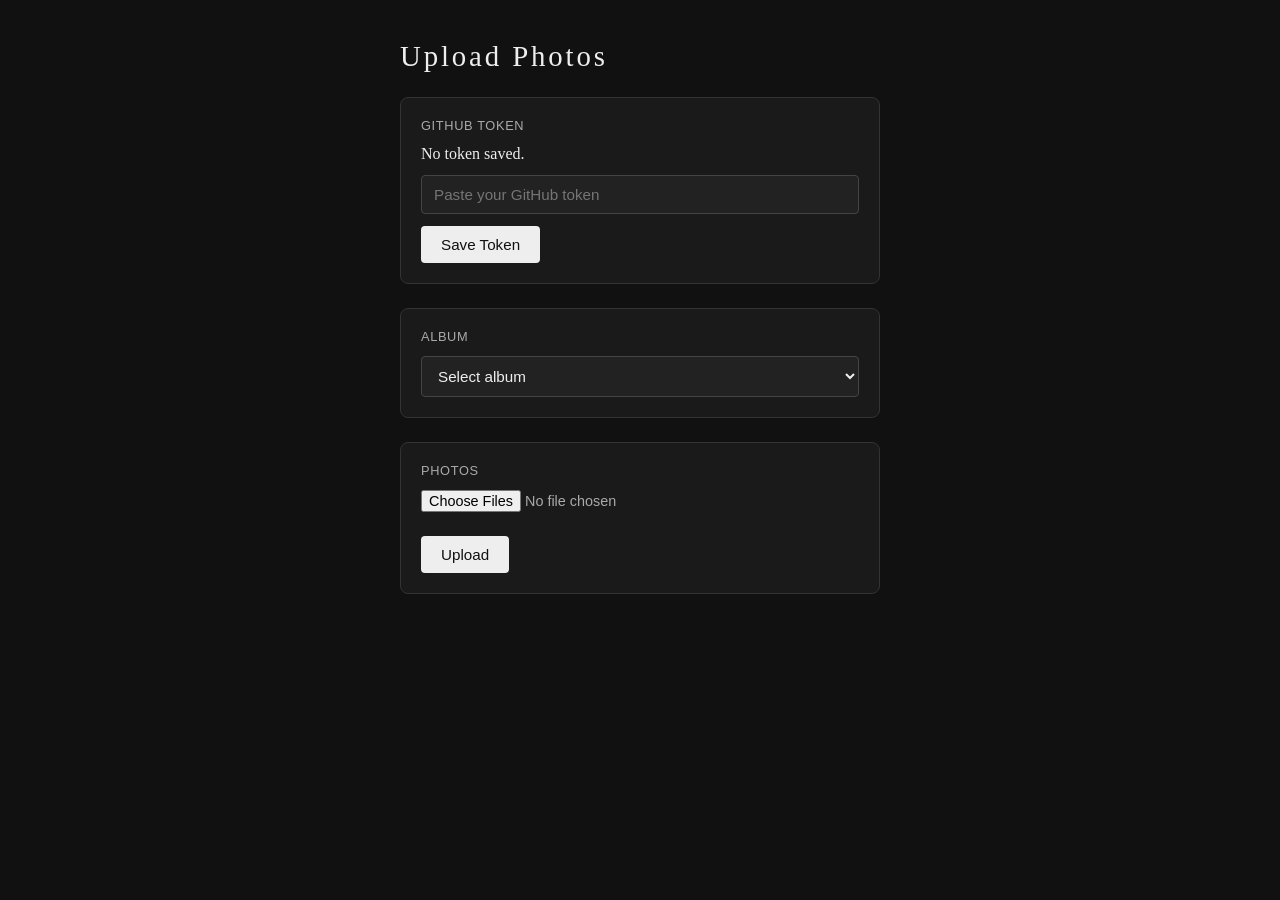
==== admin.html @ f40e15a7 "Add albums, lightbox, favorites, and admin upload page" ====
<!DOCTYPE html>
<html lang="en">
<head>
  <meta charset="UTF-8" />
  <meta name="viewport" content="width=device-width, initial-scale=1.0" />
  <title>Upload Photos</title>
  <link rel="stylesheet" href="styles.css" />
</head>
<body>

  <div class="admin-wrap">
    <h1>Upload Photos</h1>

    <!-- Token Setup -->
    <div id="token-section">
      <div class="admin-card" id="token-card">
        <h2>GitHub Token</h2>
        <p id="token-status">No token saved.</p>
        <input type="password" id="token-input" placeholder="Paste your GitHub token" />
        <button onclick="saveToken()">Save Token</button>
      </div>
    </div>

    <!-- Upload Form -->
    <div class="admin-card">
      <h2>Album</h2>
      <div class="admin-row">
        <select id="album-select" onchange="onAlbumChange()">
          <option value="">Loading albums...</option>
          <option value="__new__">+ New album</option>
        </select>
      </div>
      <div id="new-album-fields" style="display:none;">
        <input type="text" id="album-name" placeholder="Album name (e.g. Italy 2024)" />
        <input type="text" id="album-date" placeholder="Date (e.g. 2024-06)" />
      </div>
    </div>

    <div class="admin-card">
      <h2>Photos</h2>
      <input type="file" id="file-input" accept="image/*" multiple />
      <div id="preview-grid" class="preview-grid"></div>
      <button id="upload-btn" onclick="uploadPhotos()">Upload</button>
    </div>

    <div id="progress-wrap" style="display:none;">
      <div class="progress-bar"><div id="progress-fill"></div></div>
      <p id="progress-label">Uploading...</p>
    </div>

    <p id="upload-error" style="color:#e55;display:none;"></p>
    <p id="upload-success" style="color:#5e5;display:none;"></p>
  </div>

  <script>
    const REPO_OWNER = "jessshartt";
    const REPO_NAME = "Film-Photos";
    const BRANCH = "main";

    // Token management
    function getToken() {
      return localStorage.getItem("film_github_token") || "";
    }

    function saveToken() {
      const t = document.getElementById("token-input").value.trim();
      if (t) {
        localStorage.setItem("film_github_token", t);
        document.getElementById("token-input").value = "";
        updateTokenStatus();
      }
    }

    function updateTokenStatus() {
      const t = getToken();
      const status = document.getElementById("token-status");
      const input = document.getElementById("token-input");
      const btn = document.querySelector("#token-card button");
      if (t) {
        status.textContent = "Token saved.";
        status.style.color = "#5e5";
        input.style.display = "none";
        btn.textContent = "Change Token";
        btn.onclick = () => {
          input.style.display = "block";
          btn.textContent = "Save Token";
          btn.onclick = saveToken;
        };
      }
    }

    updateTokenStatus();

    // Load albums into select
    async function loadAlbumSelect() {
      const res = await fetch("albums.json?t=" + Date.now());
      const albums = await res.json();
      const sel = document.getElementById("album-select");
      sel.innerHTML = '<option value="">Select album</option>';
      albums.forEach(a => {
        const opt = document.createElement("option");
        opt.value = a.id;
        opt.textContent = a.name;
        sel.appendChild(opt);
      });
      const newOpt = document.createElement("option");
      newOpt.value = "__new__";
      newOpt.textContent = "+ New album";
      sel.appendChild(newOpt);
    }

    loadAlbumSelect();

    function onAlbumChange() {
      const val = document.getElementById("album-select").value;
      document.getElementById("new-album-fields").style.display = val === "__new__" ? "flex" : "none";
    }

    // File preview
    document.getElementById("file-input").addEventListener("change", function() {
      const grid = document.getElementById("preview-grid");
      grid.innerHTML = "";
      Array.from(this.files).forEach(file => {
        const img = document.createElement("img");
        img.src = URL.createObjectURL(file);
        grid.appendChild(img);
      });
    });

    // GitHub API helpers
    async function apiGet(path) {
      const res = await fetch(`https://api.github.com/repos/${REPO_OWNER}/${REPO_NAME}/contents/${path}`, {
        headers: { Authorization: `token ${getToken()}` }
      });
      if (!res.ok) throw new Error(`GET ${path} failed: ${res.status}`);
      return res.json();
    }

    async function apiPut(path, content, message, sha) {
      const body = { message, content, branch: BRANCH };
      if (sha) body.sha = sha;
      const res = await fetch(`https://api.github.com/repos/${REPO_OWNER}/${REPO_NAME}/contents/${path}`, {
        method: "PUT",
        headers: {
          Authorization: `token ${getToken()}`,
          "Content-Type": "application/json"
        },
        body: JSON.stringify(body)
      });
      if (!res.ok) {
        const err = await res.json();
        throw new Error(err.message || `PUT ${path} failed`);
      }
      return res.json();
    }

    function toBase64(file) {
      return new Promise((resolve, reject) => {
        const reader = new FileReader();
        reader.onload = () => resolve(reader.result.split(",")[1]);
        reader.onerror = reject;
        reader.readAsDataURL(file);
      });
    }

    async function uploadPhotos() {
      const token = getToken();
      if (!token) {
        showError("Please save your GitHub token first.");
        return;
      }

      const files = document.getElementById("file-input").files;
      if (!files.length) {
        showError("Please select photos to upload.");
        return;
      }

      let albumId = document.getElementById("album-select").value;
      let albumName = "";
      let albumDate = "";
      let isNew = albumId === "__new__";

      if (!albumId || albumId === "__new__") {
        albumName = document.getElementById("album-name").value.trim();
        albumDate = document.getElementById("album-date").value.trim();
        if (!albumName) { showError("Please enter an album name."); return; }
        albumId = albumName.toLowerCase().replace(/\s+/g, "-").replace(/[^a-z0-9-]/g, "");
      }

      // Fetch current albums.json
      let albumsData, albumsSha;
      try {
        const albumsFile = await apiGet("albums.json");
        albumsSha = albumsFile.sha;
        albumsData = JSON.parse(atob(albumsFile.content.replace(/\n/g, "")));
      } catch(e) {
        showError("Could not load albums.json: " + e.message);
        return;
      }

      let album = albumsData.find(a => a.id === albumId);
      if (!album) {
        album = { id: albumId, name: albumName, date: albumDate, photos: [] };
        albumsData.push(album);
      }

      // Upload photos
      showProgress(true);
      const total = files.length;
      let uploaded = 0;

      for (const file of files) {
        setProgress(uploaded / total, `Uploading ${file.name}...`);
        const base64 = await toBase64(file);
        const filePath = `photos/${albumId}/${file.name}`;
        const photoPath = filePath;

        // Check if file already exists (to get SHA for update)
        let existingSha;
        try {
          const existing = await apiGet(filePath);
          existingSha = existing.sha;
        } catch(e) { /* file doesn't exist yet, that's fine */ }

        await apiPut(filePath, base64, `Add ${file.name} to ${albumId}`, existingSha);

        if (!album.photos.includes(photoPath)) {
          album.photos.push(photoPath);
        }
        uploaded++;
      }

      // Update albums.json
      setProgress(0.95, "Updating album list...");
      const newContent = btoa(unescape(encodeURIComponent(JSON.stringify(albumsData, null, 2))));
      await apiPut("albums.json", newContent, `Update albums.json for ${albumId}`, albumsSha);

      setProgress(1, "Done!");
      showSuccess(`${total} photo${total > 1 ? "s" : ""} uploaded to "${album.name}".`);
      document.getElementById("file-input").value = "";
      document.getElementById("preview-grid").innerHTML = "";
      loadAlbumSelect();
    }

    function showProgress(show) {
      document.getElementById("progress-wrap").style.display = show ? "block" : "none";
      document.getElementById("upload-error").style.display = "none";
      document.getElementById("upload-success").style.display = "none";
    }

    function setProgress(pct, label) {
      document.getElementById("progress-fill").style.width = (pct * 100) + "%";
      document.getElementById("progress-label").textContent = label;
    }

    function showError(msg) {
      showProgress(false);
      const el = document.getElementById("upload-error");
      el.textContent = msg;
      el.style.display = "block";
    }

    function showSuccess(msg) {
      showProgress(false);
      const el = document.getElementById("upload-success");
      el.textContent = msg;
      el.style.display = "block";
    }
  </script>

</body>
</html>
---- styles.css ----
* {
  margin: 0;
  padding: 0;
  box-sizing: border-box;
}

body {
  background: #111;
  color: #eee;
  font-family: Georgia, serif;
  min-height: 100vh;
}

/* ── Password Gate ── */
#gate {
  display: flex;
  align-items: center;
  justify-content: center;
  min-height: 100vh;
}

.gate-box {
  text-align: center;
  display: flex;
  flex-direction: column;
  gap: 16px;
  width: 300px;
}

.gate-box h1 {
  font-size: 2rem;
  letter-spacing: 0.1em;
  font-weight: normal;
}

.gate-box input {
  padding: 10px 14px;
  font-size: 1rem;
  background: #222;
  border: 1px solid #444;
  color: #eee;
  border-radius: 4px;
  text-align: center;
}

.gate-box button {
  padding: 10px;
  font-size: 1rem;
  background: #eee;
  color: #111;
  border: none;
  border-radius: 4px;
  cursor: pointer;
}

.gate-box button:hover { background: #ccc; }

#error-msg {
  color: #e55;
  font-size: 0.9rem;
}

/* ── Header ── */
header {
  display: flex;
  align-items: center;
  justify-content: space-between;
  padding: 24px 20px;
  border-bottom: 1px solid #222;
}

header h1 {
  font-size: 1.4rem;
  letter-spacing: 0.1em;
  font-weight: normal;
}

header nav a,
header .back {
  color: #aaa;
  text-decoration: none;
  font-size: 0.9rem;
  font-family: sans-serif;
}

header nav a:hover,
header .back:hover { color: #eee; }

/* ── Album Grid (homepage) ── */
.album-grid {
  display: grid;
  grid-template-columns: repeat(3, 1fr);
  gap: 4px;
  padding: 4px;
}

.album-card {
  text-decoration: none;
  color: inherit;
  display: block;
  position: relative;
  aspect-ratio: 1;
  overflow: hidden;
  background: #222;
}

.album-cover {
  width: 100%;
  height: 100%;
  background-size: cover;
  background-position: center;
  transition: transform 0.3s ease;
}

.album-card:hover .album-cover { transform: scale(1.03); }

.album-info {
  position: absolute;
  bottom: 0;
  left: 0;
  right: 0;
  padding: 24px 10px 10px;
  background: linear-gradient(transparent, rgba(0,0,0,0.7));
  display: flex;
  flex-direction: column;
  gap: 2px;
}

.album-name {
  font-size: 0.95rem;
  letter-spacing: 0.05em;
}

.album-count {
  font-size: 0.75rem;
  color: #aaa;
  font-family: sans-serif;
}

/* ── Photo Grid (album view) ── */
.grid {
  columns: 3;
  column-gap: 4px;
  padding: 4px;
}

.grid img {
  width: 100%;
  display: block;
  margin-bottom: 4px;
  cursor: pointer;
  transition: opacity 0.2s;
}

.grid img:hover { opacity: 0.85; }

/* ── Lightbox ── */
#lightbox {
  position: fixed;
  inset: 0;
  background: rgba(0,0,0,0.95);
  display: flex;
  align-items: center;
  justify-content: center;
  z-index: 100;
}

.lb-img-wrap {
  position: relative;
  max-width: 90vw;
  max-height: 90vh;
  display: flex;
  align-items: center;
  justify-content: center;
}

#lb-img {
  max-width: 90vw;
  max-height: 90vh;
  object-fit: contain;
  display: block;
}

.lb-close {
  position: fixed;
  top: 16px;
  right: 20px;
  background: none;
  border: none;
  color: #eee;
  font-size: 1.6rem;
  cursor: pointer;
  z-index: 101;
  line-height: 1;
}

.lb-prev, .lb-next {
  background: none;
  border: none;
  color: #eee;
  font-size: 3rem;
  cursor: pointer;
  padding: 0 16px;
  line-height: 1;
  user-select: none;
}

.lb-prev:hover, .lb-next:hover { color: #fff; }

.lb-heart {
  position: absolute;
  bottom: -40px;
  left: 50%;
  transform: translateX(-50%);
  background: none;
  border: none;
  color: #eee;
  font-size: 1.8rem;
  cursor: pointer;
  line-height: 1;
}

.lb-heart:hover { color: #e55; }

/* ── Empty message ── */
.empty-msg {
  text-align: center;
  color: #666;
  font-family: sans-serif;
  font-size: 0.95rem;
  padding: 60px 20px;
}

/* ── Admin ── */
.admin-wrap {
  max-width: 520px;
  margin: 0 auto;
  padding: 40px 20px;
  display: flex;
  flex-direction: column;
  gap: 24px;
}

.admin-wrap h1 {
  font-size: 1.8rem;
  letter-spacing: 0.1em;
  font-weight: normal;
}

.admin-card {
  background: #1a1a1a;
  border: 1px solid #333;
  border-radius: 8px;
  padding: 20px;
  display: flex;
  flex-direction: column;
  gap: 12px;
}

.admin-card h2 {
  font-size: 1rem;
  letter-spacing: 0.05em;
  font-weight: normal;
  color: #aaa;
  font-family: sans-serif;
  text-transform: uppercase;
  font-size: 0.8rem;
}

.admin-card input[type="text"],
.admin-card input[type="password"],
.admin-card select {
  padding: 10px 12px;
  background: #222;
  border: 1px solid #444;
  color: #eee;
  border-radius: 4px;
  font-size: 0.95rem;
  width: 100%;
}

.admin-card input[type="file"] {
  color: #aaa;
  font-family: sans-serif;
  font-size: 0.9rem;
}

.admin-card button,
#upload-btn {
  padding: 10px 20px;
  background: #eee;
  color: #111;
  border: none;
  border-radius: 4px;
  cursor: pointer;
  font-size: 0.95rem;
  align-self: flex-start;
}

.admin-card button:hover { background: #ccc; }

.admin-row {
  display: flex;
  gap: 8px;
}

#new-album-fields {
  flex-direction: column;
  gap: 8px;
}

.preview-grid {
  display: grid;
  grid-template-columns: repeat(4, 1fr);
  gap: 6px;
}

.preview-grid img {
  width: 100%;
  aspect-ratio: 1;
  object-fit: cover;
  border-radius: 4px;
}

.progress-bar {
  height: 4px;
  background: #333;
  border-radius: 2px;
  overflow: hidden;
}

#progress-fill {
  height: 100%;
  background: #eee;
  width: 0%;
  transition: width 0.3s ease;
}

#progress-label {
  font-family: sans-serif;
  font-size: 0.85rem;
  color: #aaa;
  margin-top: 8px;
}

/* ── Mobile ── */
@media (max-width: 600px) {
  .album-grid {
    grid-template-columns: repeat(2, 1fr);
  }

  .grid {
    columns: 2;
  }

  .lb-prev, .lb-next {
    font-size: 2rem;
    padding: 0 8px;
  }
}
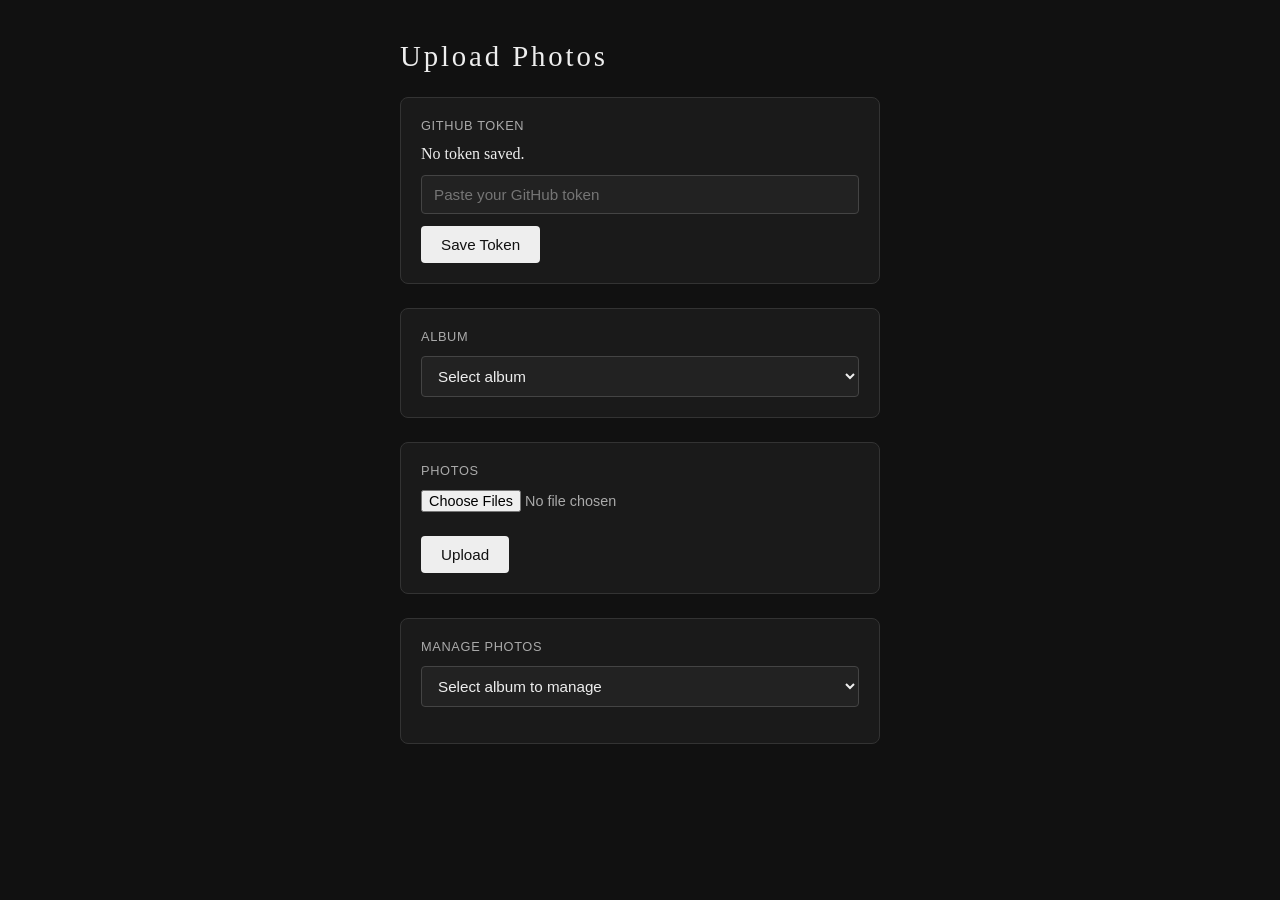
==== commit 60b11676: "Add scrapbook view, themed pencil decorations, and photo delete" ====
--- a/admin.html
+++ b/admin.html
@@ -50,6 +50,16 @@
 
     <p id="upload-error" style="color:#e55;display:none;"></p>
     <p id="upload-success" style="color:#5e5;display:none;"></p>
+
+    <!-- Manage Photos -->
+    <div class="admin-card">
+      <h2>Manage Photos</h2>
+      <select id="manage-album-select" onchange="loadManageAlbum()">
+        <option value="">Select album to manage</option>
+      </select>
+      <div id="manage-grid" class="manage-grid"></div>
+      <p id="manage-msg" style="font-family:sans-serif;font-size:0.85rem;color:#aaa;display:none;"></p>
+    </div>
   </div>
 
   <script>
@@ -110,6 +120,7 @@
     }
 
     loadAlbumSelect();
+    loadManageSelect();
 
     function onAlbumChange() {
       const val = document.getElementById("album-select").value;
@@ -267,6 +278,104 @@
       el.textContent = msg;
       el.style.display = "block";
     }
+
+    // ── Manage / Delete ──
+    async function loadManageSelect() {
+      const res = await fetch("albums.json?t=" + Date.now());
+      const albums = await res.json();
+      const sel = document.getElementById("manage-album-select");
+      sel.innerHTML = '<option value="">Select album to manage</option>';
+      albums.forEach(a => {
+        const opt = document.createElement("option");
+        opt.value = a.id;
+        opt.textContent = a.name;
+        sel.appendChild(opt);
+      });
+    }
+
+    async function loadManageAlbum() {
+      const albumId = document.getElementById("manage-album-select").value;
+      const grid = document.getElementById("manage-grid");
+      const msg = document.getElementById("manage-msg");
+      grid.innerHTML = "";
+      msg.style.display = "none";
+      if (!albumId) return;
+
+      const res = await fetch("albums.json?t=" + Date.now());
+      const albums = await res.json();
+      const album = albums.find(a => a.id === albumId);
+      if (!album || !album.photos.length) {
+        msg.textContent = "No photos in this album.";
+        msg.style.display = "block";
+        return;
+      }
+
+      album.photos.forEach(photoPath => {
+        const wrap = document.createElement("div");
+        wrap.className = "manage-thumb";
+        wrap.dataset.path = photoPath;
+
+        const img = document.createElement("img");
+        img.src = photoPath;
+
+        const btn = document.createElement("button");
+        btn.className = "manage-delete";
+        btn.textContent = "✕";
+        btn.onclick = () => confirmDelete(albumId, photoPath, wrap);
+
+        wrap.appendChild(img);
+        wrap.appendChild(btn);
+        grid.appendChild(wrap);
+      });
+    }
+
+    function confirmDelete(albumId, photoPath, el) {
+      if (!confirm(`Delete this photo? This cannot be undone.`)) return;
+      deletePhoto(albumId, photoPath, el);
+    }
+
+    async function apiDelete(path, sha, message) {
+      const res = await fetch(`https://api.github.com/repos/${REPO_OWNER}/${REPO_NAME}/contents/${path}`, {
+        method: "DELETE",
+        headers: {
+          Authorization: `token ${getToken()}`,
+          "Content-Type": "application/json"
+        },
+        body: JSON.stringify({ message, sha, branch: BRANCH })
+      });
+      if (!res.ok) {
+        const err = await res.json();
+        throw new Error(err.message || `DELETE ${path} failed`);
+      }
+      return res.json();
+    }
+
+    async function deletePhoto(albumId, photoPath, el) {
+      try {
+        el.style.opacity = "0.4";
+        el.style.pointerEvents = "none";
+
+        const [fileData, albumsFile] = await Promise.all([
+          apiGet(photoPath),
+          apiGet("albums.json")
+        ]);
+
+        await apiDelete(photoPath, fileData.sha, `Remove ${photoPath}`);
+
+        const albumsData = JSON.parse(atob(albumsFile.content.replace(/\n/g, "")));
+        const album = albumsData.find(a => a.id === albumId);
+        if (album) album.photos = album.photos.filter(p => p !== photoPath);
+
+        const newContent = btoa(unescape(encodeURIComponent(JSON.stringify(albumsData, null, 2))));
+        await apiPut("albums.json", newContent, `Remove photo from ${albumId}`, albumsFile.sha);
+
+        el.remove();
+      } catch(e) {
+        el.style.opacity = "1";
+        el.style.pointerEvents = "auto";
+        alert("Delete failed: " + e.message);
+      }
+    }
   </script>
 
 </body>
--- a/styles.css
+++ b/styles.css
@@ -343,6 +343,149 @@
   margin-top: 8px;
 }
 
+/* ── View Toggle ── */
+.view-toggle {
+  background: none;
+  border: none;
+  color: #666;
+  font-family: Georgia, serif;
+  font-size: 0.85rem;
+  cursor: pointer;
+  padding: 0;
+  letter-spacing: 0.05em;
+}
+
+.view-toggle.active {
+  color: #eee;
+  text-decoration: underline;
+  text-underline-offset: 3px;
+}
+
+.toggle-divider {
+  color: #444;
+  font-size: 0.8rem;
+  margin: 0 6px;
+}
+
+.fav-link {
+  color: #666;
+  text-decoration: none;
+  font-size: 1rem;
+  margin-left: 12px;
+}
+
+.fav-link:hover { color: #e55; }
+
+body.scrapbook-bg header.light {
+  background: #f7f2ea;
+  border-bottom-color: #e0d8cc;
+}
+
+body.scrapbook-bg header.light h1,
+body.scrapbook-bg header.light .back,
+body.scrapbook-bg header.light .view-toggle,
+body.scrapbook-bg header.light .toggle-divider {
+  color: #4a4035;
+}
+
+body.scrapbook-bg header.light .view-toggle.active {
+  color: #2a1f14;
+}
+
+body.scrapbook-bg header.light .fav-link {
+  color: #9a8f82;
+}
+
+/* ── Scrapbook View ── */
+body.scrapbook-bg {
+  background: #f7f2ea;
+}
+
+.scrapbook {
+  columns: 3;
+  column-gap: 0;
+  padding: 32px 24px;
+  max-width: 1200px;
+  margin: 0 auto;
+}
+
+.scrapbook-photo {
+  display: inline-block;
+  width: 100%;
+  break-inside: avoid;
+  margin-bottom: 28px;
+  cursor: pointer;
+  transition: transform 0.2s ease, box-shadow 0.2s ease;
+}
+
+.scrapbook-photo:hover {
+  box-shadow: 0 8px 32px rgba(0,0,0,0.18);
+  z-index: 2;
+  position: relative;
+}
+
+.scrapbook-photo.large {
+  transform: scale(1.04) !important;
+}
+
+.scrapbook-photo img {
+  width: 100%;
+  display: block;
+  box-shadow: 0 3px 16px rgba(0,0,0,0.13);
+}
+
+.scrapbook-dec {
+  display: inline-block;
+  width: 100%;
+  break-inside: avoid;
+  margin-bottom: 20px;
+  text-align: center;
+  opacity: 0.75;
+}
+
+/* ── Manage Photos ── */
+.manage-grid {
+  display: grid;
+  grid-template-columns: repeat(4, 1fr);
+  gap: 8px;
+  margin-top: 4px;
+}
+
+.manage-thumb {
+  position: relative;
+  aspect-ratio: 1;
+  overflow: hidden;
+  border-radius: 4px;
+  background: #222;
+}
+
+.manage-thumb img {
+  width: 100%;
+  height: 100%;
+  object-fit: cover;
+  display: block;
+}
+
+.manage-delete {
+  position: absolute;
+  top: 4px;
+  right: 4px;
+  background: rgba(0,0,0,0.65);
+  border: none;
+  color: #fff;
+  width: 22px;
+  height: 22px;
+  border-radius: 50%;
+  font-size: 0.7rem;
+  cursor: pointer;
+  display: flex;
+  align-items: center;
+  justify-content: center;
+  line-height: 1;
+}
+
+.manage-delete:hover { background: #e55; }
+
 /* ── Mobile ── */
 @media (max-width: 600px) {
   .album-grid {
@@ -353,6 +496,15 @@
     columns: 2;
   }
 
+  .scrapbook {
+    columns: 2;
+    padding: 16px 12px;
+  }
+
+  .manage-grid {
+    grid-template-columns: repeat(3, 1fr);
+  }
+
   .lb-prev, .lb-next {
     font-size: 2rem;
     padding: 0 8px;
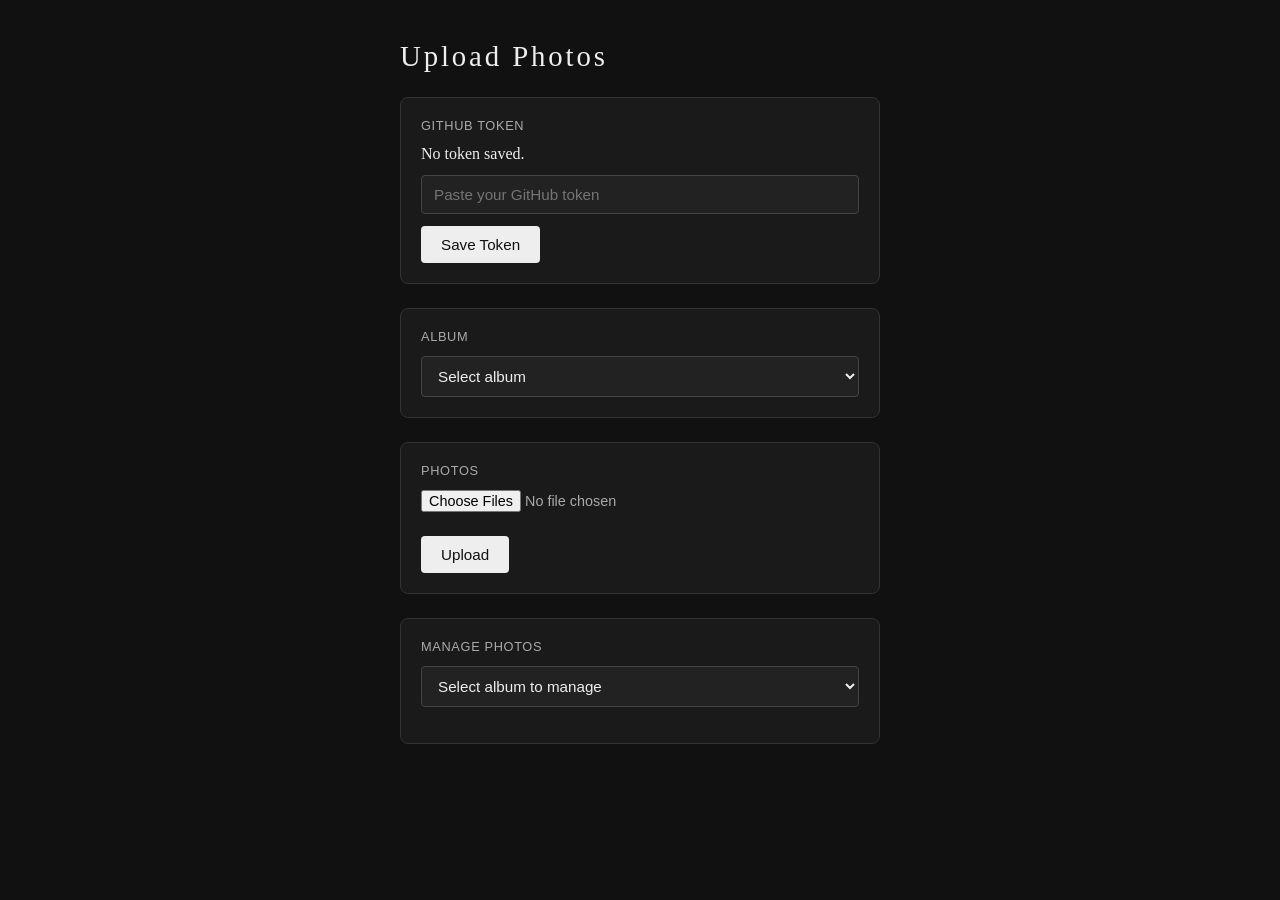
==== commit aab284b1: "Auto-delete empty albums, add custom cover photo" ====
--- a/admin.html
+++ b/admin.html
@@ -313,18 +313,26 @@
       album.photos.forEach(photoPath => {
         const wrap = document.createElement("div");
         wrap.className = "manage-thumb";
+        if ((album.cover || album.photos[0]) === photoPath) wrap.classList.add("is-cover");
         wrap.dataset.path = photoPath;
 
         const img = document.createElement("img");
         img.src = photoPath;
 
-        const btn = document.createElement("button");
-        btn.className = "manage-delete";
-        btn.textContent = "✕";
-        btn.onclick = () => confirmDelete(albumId, photoPath, wrap);
+        const delBtn = document.createElement("button");
+        delBtn.className = "manage-delete";
+        delBtn.textContent = "✕";
+        delBtn.onclick = () => confirmDelete(albumId, photoPath, wrap);
+
+        const coverBtn = document.createElement("button");
+        coverBtn.className = "manage-cover";
+        coverBtn.textContent = "★";
+        coverBtn.title = "Set as cover";
+        coverBtn.onclick = () => setCover(albumId, photoPath);
 
         wrap.appendChild(img);
-        wrap.appendChild(btn);
+        wrap.appendChild(delBtn);
+        wrap.appendChild(coverBtn);
         grid.appendChild(wrap);
       });
     }
@@ -332,6 +340,23 @@
     function confirmDelete(albumId, photoPath, el) {
       if (!confirm(`Delete this photo? This cannot be undone.`)) return;
       deletePhoto(albumId, photoPath, el);
+    }
+
+    async function setCover(albumId, photoPath) {
+      try {
+        const albumsFile = await apiGet("albums.json");
+        const albumsData = JSON.parse(atob(albumsFile.content.replace(/\n/g, "")));
+        const album = albumsData.find(a => a.id === albumId);
+        if (album) album.cover = photoPath;
+        const newContent = btoa(unescape(encodeURIComponent(JSON.stringify(albumsData, null, 2))));
+        await apiPut("albums.json", newContent, `Set cover for ${albumId}`, albumsFile.sha);
+        document.querySelectorAll(".manage-thumb").forEach(t => t.classList.remove("is-cover"));
+        document.querySelectorAll(".manage-thumb").forEach(t => {
+          if (t.dataset.path === photoPath) t.classList.add("is-cover");
+        });
+      } catch(e) {
+        alert("Failed to set cover: " + e.message);
+      }
     }
 
     async function apiDelete(path, sha, message) {
@@ -363,8 +388,13 @@
         await apiDelete(photoPath, fileData.sha, `Remove ${photoPath}`);
 
         const albumsData = JSON.parse(atob(albumsFile.content.replace(/\n/g, "")));
-        const album = albumsData.find(a => a.id === albumId);
-        if (album) album.photos = album.photos.filter(p => p !== photoPath);
+        const albumIdx = albumsData.findIndex(a => a.id === albumId);
+        if (albumIdx !== -1) {
+          const album = albumsData[albumIdx];
+          album.photos = album.photos.filter(p => p !== photoPath);
+          if (album.cover === photoPath) delete album.cover;
+          if (album.photos.length === 0) albumsData.splice(albumIdx, 1);
+        }
 
         const newContent = btoa(unescape(encodeURIComponent(JSON.stringify(albumsData, null, 2))));
         await apiPut("albums.json", newContent, `Remove photo from ${albumId}`, albumsFile.sha);
--- a/styles.css
+++ b/styles.css
@@ -139,15 +139,17 @@
 
 /* ── Photo Grid (album view) ── */
 .grid {
-  columns: 3;
-  column-gap: 4px;
+  display: grid;
+  grid-template-columns: repeat(3, 1fr);
+  gap: 4px;
   padding: 4px;
 }
 
 .grid img {
   width: 100%;
+  aspect-ratio: 1;
+  object-fit: cover;
   display: block;
-  margin-bottom: 4px;
   cursor: pointer;
   transition: opacity 0.2s;
 }
@@ -396,58 +398,101 @@
   color: #9a8f82;
 }
 
-/* ── Scrapbook View ── */
+/* ── Book / Scrapbook View ── */
 body.scrapbook-bg {
   background: #f7f2ea;
 }
 
-.scrapbook {
-  columns: 3;
-  column-gap: 0;
-  padding: 32px 24px;
-  max-width: 1200px;
-  margin: 0 auto;
-}
-
-.scrapbook-photo {
-  display: inline-block;
-  width: 100%;
-  break-inside: avoid;
-  margin-bottom: 28px;
-  cursor: pointer;
-  transition: transform 0.2s ease, box-shadow 0.2s ease;
-}
-
-.scrapbook-photo:hover {
-  box-shadow: 0 8px 32px rgba(0,0,0,0.18);
-  z-index: 2;
+.book-wrap {
   position: relative;
-}
-
-.scrapbook-photo.large {
-  transform: scale(1.04) !important;
-}
-
-.scrapbook-photo img {
-  width: 100%;
+  width: 100%;
+  height: calc(100vh - 62px);
+  overflow: hidden;
+  background: #f7f2ea;
+}
+
+.book-slider {
+  display: flex;
+  width: 100%;
+  height: 100%;
+  overflow-x: hidden;
+  scroll-behavior: smooth;
+}
+
+.book-page {
+  flex-shrink: 0;
+  width: 100%;
+  height: 100%;
+  display: grid;
+  gap: 10px;
+  padding: 28px 56px;
+  background: #f7f2ea;
+}
+
+.book-page img {
+  width: 100%;
+  height: 100%;
+  object-fit: cover;
   display: block;
-  box-shadow: 0 3px 16px rgba(0,0,0,0.13);
-}
-
-.scrapbook-dec {
-  display: inline-block;
-  width: 100%;
-  break-inside: avoid;
-  margin-bottom: 20px;
-  text-align: center;
-  opacity: 0.75;
+  cursor: pointer;
+  box-shadow: 0 2px 14px rgba(0,0,0,0.1);
+  transition: box-shadow 0.2s;
+}
+
+.book-page img:hover { box-shadow: 0 4px 22px rgba(0,0,0,0.18); }
+
+/* Layout classes */
+.l-duo   { grid-template-columns: 1fr 1fr; grid-template-rows: 1fr; }
+.l-2x2   { grid-template-columns: 1fr 1fr; grid-template-rows: 1fr 1fr; }
+.l-3x2   { grid-template-columns: 1fr 1fr 1fr; grid-template-rows: 1fr 1fr; }
+.l-solo  { display: flex; align-items: center; justify-content: center; }
+.l-solo img { max-width: 60%; max-height: 100%; width: auto; height: auto; }
+
+.l-hero-right { grid-template-columns: 3fr 2fr; grid-template-rows: 1fr 1fr; }
+.l-hero-right img:first-child { grid-row: 1 / 3; }
+
+.l-hero-top { grid-template-columns: 1fr 1fr; grid-template-rows: 3fr 2fr; }
+.l-hero-top img:first-child { grid-column: 1 / 3; }
+
+.l-mosaic { grid-template-columns: 2fr 1fr 1fr; grid-template-rows: 1fr 1fr; }
+.l-mosaic img:first-child { grid-row: 1 / 3; }
+
+/* Navigation */
+.book-prev, .book-next {
+  position: absolute;
+  top: 50%;
+  transform: translateY(-50%);
+  background: none;
+  border: none;
+  color: #b0a89e;
+  font-size: 2.4rem;
+  cursor: pointer;
+  padding: 20px 14px;
+  z-index: 10;
+  line-height: 1;
+}
+
+.book-prev { left: 0; }
+.book-next { right: 0; }
+.book-prev:hover, .book-next:hover { color: #4a4035; }
+
+.book-counter {
+  position: absolute;
+  bottom: 14px;
+  left: 50%;
+  transform: translateX(-50%);
+  font-family: sans-serif;
+  font-size: 0.7rem;
+  color: #b0a89e;
+  letter-spacing: 0.2em;
+  text-transform: uppercase;
 }
 
 /* ── Manage Photos ── */
 .manage-grid {
   display: grid;
-  grid-template-columns: repeat(4, 1fr);
-  gap: 8px;
+  grid-template-columns: repeat(6, 1fr);
+  gap: 6px;
   margin-top: 4px;
 }
 
@@ -486,6 +531,26 @@
 
 .manage-delete:hover { background: #e55; }
 
+.manage-cover {
+  position: absolute;
+  bottom: 4px;
+  right: 4px;
+  background: rgba(0,0,0,0.5);
+  border: none;
+  color: #ccc;
+  width: 22px;
+  height: 22px;
+  border-radius: 50%;
+  font-size: 0.65rem;
+  cursor: pointer;
+  display: flex;
+  align-items: center;
+  justify-content: center;
+}
+
+.manage-cover:hover { background: #c8911a; color: #fff; }
+.manage-thumb.is-cover .manage-cover { background: #c8911a; color: #fff; }
+
 /* ── Mobile ── */
 @media (max-width: 600px) {
   .album-grid {
@@ -493,16 +558,21 @@
   }
 
   .grid {
-    columns: 2;
+    grid-template-columns: repeat(2, 1fr);
   }
 
-  .scrapbook {
-    columns: 2;
-    padding: 16px 12px;
+  .book-page {
+    padding: 16px 40px;
+    gap: 6px;
   }
 
+  .book-prev, .book-next {
+    font-size: 1.8rem;
+    padding: 12px 8px;
+  }
+
   .manage-grid {
-    grid-template-columns: repeat(3, 1fr);
+    grid-template-columns: repeat(4, 1fr);
   }
 
   .lb-prev, .lb-next {
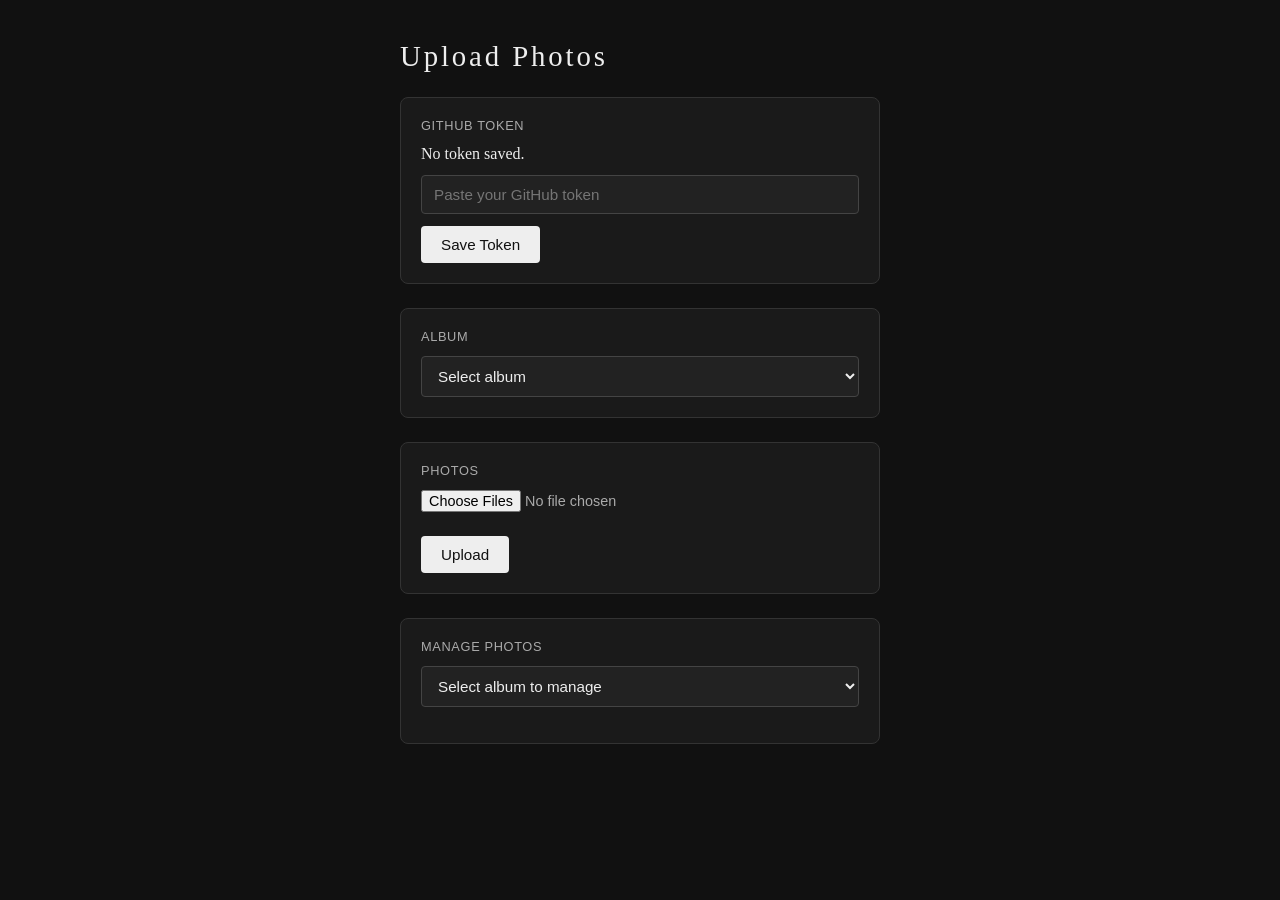
==== commit bec6c631: "Add Delete Album button for empty albums in admin When a selected album has no photos, show a Delete" ====
--- a/admin.html
+++ b/admin.html
@@ -305,7 +305,7 @@
       const albums = await res.json();
       const album = albums.find(a => a.id === albumId);
       if (!album || !album.photos.length) {
-        msg.textContent = "No photos in this album.";
+        msg.innerHTML = `No photos in this album. <button onclick="confirmDeleteAlbum('${albumId}')" style="margin-left:8px;padding:4px 10px;background:#333;border:1px solid #555;color:#ccc;border-radius:3px;cursor:pointer;font-size:0.8rem;">Delete Album</button>`;
         msg.style.display = "block";
         return;
       }
@@ -406,6 +406,29 @@
         alert("Delete failed: " + e.message);
       }
     }
+
+    function confirmDeleteAlbum(albumId) {
+      if (!confirm("Delete this album? This cannot be undone.")) return;
+      deleteAlbum(albumId);
+    }
+
+    async function deleteAlbum(albumId) {
+      try {
+        const albumsFile = await apiGet("albums.json");
+        const albumsData = JSON.parse(atob(albumsFile.content.replace(/\n/g, "")));
+        const idx = albumsData.findIndex(a => a.id === albumId);
+        if (idx !== -1) albumsData.splice(idx, 1);
+        const newContent = btoa(unescape(encodeURIComponent(JSON.stringify(albumsData, null, 2))));
+        await apiPut("albums.json", newContent, `Delete album ${albumId}`, albumsFile.sha);
+        showSuccess("Album deleted.");
+        loadAlbumSelect();
+        loadManageSelect();
+        document.getElementById("manage-grid").innerHTML = "";
+        document.getElementById("manage-msg").style.display = "none";
+      } catch(e) {
+        alert("Delete failed: " + e.message);
+      }
+    }
   </script>
 
 </body>
--- a/styles.css
+++ b/styles.css
@@ -404,29 +404,41 @@
 }
 
 .book-wrap {
+  display: flex;
+  flex-direction: column;
+  align-items: center;
+  justify-content: center;
+  gap: 18px;
+  padding: 24px 16px 28px;
+  min-height: calc(100vh - 62px);
+  background: #f7f2ea;
+}
+
+.book-container {
   position: relative;
-  width: 100%;
-  height: calc(100vh - 62px);
-  overflow: hidden;
+  width: min(90vw, 680px);
+  height: min(58vh, 430px);
+  perspective: 1600px;
+  box-shadow: 0 6px 30px rgba(0,0,0,0.12), 0 2px 8px rgba(0,0,0,0.08);
+  border-radius: 3px;
+}
+
+.book-page {
+  position: absolute;
+  inset: 0;
+  display: grid;
+  gap: 8px;
+  padding: 16px 20px;
   background: #f7f2ea;
-}
-
-.book-slider {
-  display: flex;
-  width: 100%;
-  height: 100%;
-  overflow-x: hidden;
-  scroll-behavior: smooth;
-}
-
-.book-page {
-  flex-shrink: 0;
-  width: 100%;
-  height: 100%;
-  display: grid;
-  gap: 10px;
-  padding: 28px 56px;
-  background: #f7f2ea;
+  border-radius: 3px;
+  opacity: 0;
+  pointer-events: none;
+  backface-visibility: hidden;
+}
+
+.book-page.active {
+  opacity: 1;
+  pointer-events: auto;
 }
 
 .book-page img {
@@ -435,11 +447,29 @@
   object-fit: cover;
   display: block;
   cursor: pointer;
-  box-shadow: 0 2px 14px rgba(0,0,0,0.1);
-  transition: box-shadow 0.2s;
-}
-
-.book-page img:hover { box-shadow: 0 4px 22px rgba(0,0,0,0.18); }
+  box-shadow: 0 1px 6px rgba(0,0,0,0.1);
+  transition: opacity 0.15s;
+}
+
+.book-page img:hover { opacity: 0.88; }
+
+/* Page flip animations */
+@keyframes flipOutLeft {
+  from { transform: rotateY(0deg); opacity: 1; }
+  to   { transform: rotateY(-90deg); opacity: 0; }
+}
+@keyframes flipInRight {
+  from { transform: rotateY(90deg); opacity: 0; }
+  to   { transform: rotateY(0deg); opacity: 1; }
+}
+@keyframes flipOutRight {
+  from { transform: rotateY(0deg); opacity: 1; }
+  to   { transform: rotateY(90deg); opacity: 0; }
+}
+@keyframes flipInLeft {
+  from { transform: rotateY(-90deg); opacity: 0; }
+  to   { transform: rotateY(0deg); opacity: 1; }
+}
 
 /* Layout classes */
 .l-duo   { grid-template-columns: 1fr 1fr; grid-template-rows: 1fr; }
@@ -457,35 +487,33 @@
 .l-mosaic { grid-template-columns: 2fr 1fr 1fr; grid-template-rows: 1fr 1fr; }
 .l-mosaic img:first-child { grid-row: 1 / 3; }
 
-/* Navigation */
+/* Navigation row */
+.book-nav-row {
+  display: flex;
+  align-items: center;
+  gap: 16px;
+}
+
 .book-prev, .book-next {
-  position: absolute;
-  top: 50%;
-  transform: translateY(-50%);
   background: none;
   border: none;
   color: #b0a89e;
-  font-size: 2.4rem;
-  cursor: pointer;
-  padding: 20px 14px;
-  z-index: 10;
+  font-size: 2rem;
+  cursor: pointer;
+  padding: 6px 10px;
   line-height: 1;
 }
 
-.book-prev { left: 0; }
-.book-next { right: 0; }
 .book-prev:hover, .book-next:hover { color: #4a4035; }
 
 .book-counter {
-  position: absolute;
-  bottom: 14px;
-  left: 50%;
-  transform: translateX(-50%);
   font-family: sans-serif;
   font-size: 0.7rem;
   color: #b0a89e;
   letter-spacing: 0.2em;
   text-transform: uppercase;
+  min-width: 56px;
+  text-align: center;
 }
 
 /* ── Manage Photos ── */
@@ -561,14 +589,18 @@
     grid-template-columns: repeat(2, 1fr);
   }
 
+  .book-container {
+    height: min(55vh, 360px);
+  }
+
   .book-page {
-    padding: 16px 40px;
-    gap: 6px;
+    padding: 12px 14px;
+    gap: 5px;
   }
 
   .book-prev, .book-next {
-    font-size: 1.8rem;
-    padding: 12px 8px;
+    font-size: 1.6rem;
+    padding: 4px 8px;
   }
 
   .manage-grid {
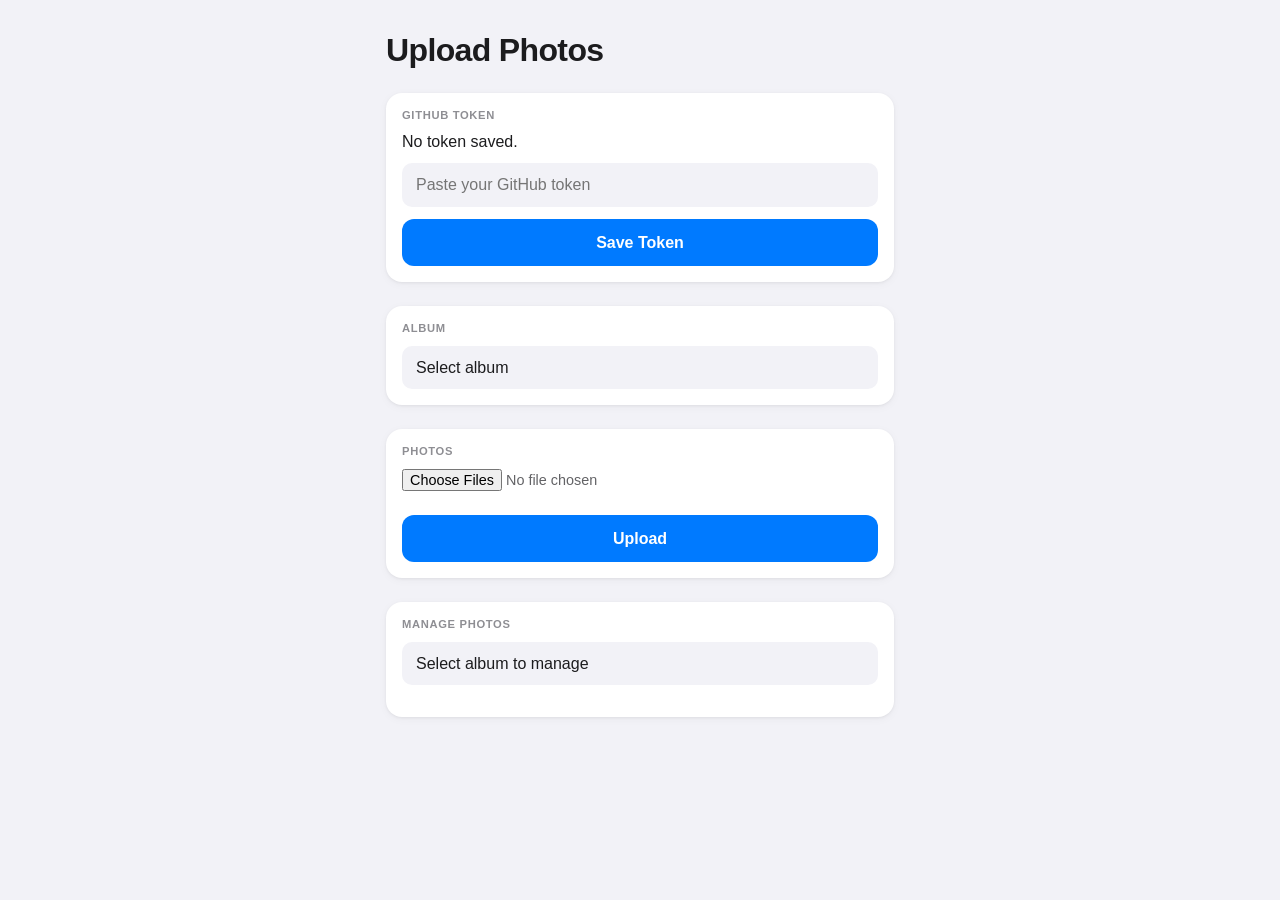
==== commit 10084e08: "Fix scrapbook image cropping and apply iOS admin theme" ====
--- a/admin.html
+++ b/admin.html
@@ -6,7 +6,7 @@
   <title>Upload Photos</title>
   <link rel="stylesheet" href="styles.css" />
 </head>
-<body>
+<body class="admin-page">
 
   <div class="admin-wrap">
     <h1>Upload Photos</h1>
@@ -57,6 +57,10 @@
       <select id="manage-album-select" onchange="loadManageAlbum()">
         <option value="">Select album to manage</option>
       </select>
+      <div id="rename-row" class="admin-row" style="display:none;">
+        <input type="text" id="rename-input" placeholder="Album name" />
+        <button onclick="saveAlbumName()">Rename</button>
+      </div>
       <div id="manage-grid" class="manage-grid"></div>
       <p id="manage-msg" style="font-family:sans-serif;font-size:0.85rem;color:#aaa;display:none;"></p>
     </div>
@@ -299,11 +303,16 @@
       const msg = document.getElementById("manage-msg");
       grid.innerHTML = "";
       msg.style.display = "none";
+      document.getElementById("rename-row").style.display = "none";
       if (!albumId) return;
 
       const res = await fetch("albums.json?t=" + Date.now());
       const albums = await res.json();
       const album = albums.find(a => a.id === albumId);
+      if (album) {
+        document.getElementById("rename-input").value = album.name;
+        document.getElementById("rename-row").style.display = "flex";
+      }
       if (!album || !album.photos.length) {
         msg.innerHTML = `No photos in this album. <button onclick="confirmDeleteAlbum('${albumId}')" style="margin-left:8px;padding:4px 10px;background:#333;border:1px solid #555;color:#ccc;border-radius:3px;cursor:pointer;font-size:0.8rem;">Delete Album</button>`;
         msg.style.display = "block";
@@ -404,6 +413,26 @@
         el.style.opacity = "1";
         el.style.pointerEvents = "auto";
         alert("Delete failed: " + e.message);
+      }
+    }
+
+    async function saveAlbumName() {
+      const albumId = document.getElementById("manage-album-select").value;
+      const newName = document.getElementById("rename-input").value.trim();
+      if (!albumId || !newName) return;
+      try {
+        const albumsFile = await apiGet("albums.json");
+        const albumsData = JSON.parse(atob(albumsFile.content.replace(/\n/g, "")));
+        const album = albumsData.find(a => a.id === albumId);
+        if (!album) return;
+        album.name = newName;
+        const newContent = btoa(unescape(encodeURIComponent(JSON.stringify(albumsData, null, 2))));
+        await apiPut("albums.json", newContent, `Rename album ${albumId} to ${newName}`, albumsFile.sha);
+        showSuccess(`Album renamed to "${newName}".`);
+        loadAlbumSelect();
+        loadManageSelect();
+      } catch(e) {
+        alert("Rename failed: " + e.message);
       }
     }
 
--- a/styles.css
+++ b/styles.css
@@ -234,76 +234,108 @@
 }
 
 /* ── Admin ── */
+body.admin-page {
+  background: #f2f2f7;
+  color: #1c1c1e;
+}
+
 .admin-wrap {
-  max-width: 520px;
+  max-width: 540px;
   margin: 0 auto;
-  padding: 40px 20px;
+  padding: 32px 16px 60px;
   display: flex;
   flex-direction: column;
   gap: 24px;
+  font-family: -apple-system, BlinkMacSystemFont, "SF Pro Display", "Segoe UI", sans-serif;
 }
 
 .admin-wrap h1 {
-  font-size: 1.8rem;
-  letter-spacing: 0.1em;
-  font-weight: normal;
+  font-size: 2rem;
+  letter-spacing: -0.02em;
+  font-weight: 700;
+  color: #1c1c1e;
 }
 
 .admin-card {
-  background: #1a1a1a;
-  border: 1px solid #333;
-  border-radius: 8px;
-  padding: 20px;
+  background: #fff;
+  border-radius: 16px;
+  padding: 16px;
   display: flex;
   flex-direction: column;
   gap: 12px;
+  box-shadow: 0 1px 3px rgba(0,0,0,0.06), 0 2px 10px rgba(0,0,0,0.04);
 }
 
 .admin-card h2 {
-  font-size: 1rem;
-  letter-spacing: 0.05em;
-  font-weight: normal;
-  color: #aaa;
-  font-family: sans-serif;
+  font-size: 0.7rem;
+  font-weight: 600;
+  color: #8e8e93;
+  font-family: inherit;
   text-transform: uppercase;
-  font-size: 0.8rem;
+  letter-spacing: 0.06em;
 }
 
 .admin-card input[type="text"],
 .admin-card input[type="password"],
 .admin-card select {
-  padding: 10px 12px;
-  background: #222;
-  border: 1px solid #444;
-  color: #eee;
-  border-radius: 4px;
-  font-size: 0.95rem;
+  padding: 13px 14px;
+  background: #f2f2f7;
+  border: none;
+  color: #1c1c1e;
+  border-radius: 10px;
+  font-size: 1rem;
+  font-family: inherit;
   width: 100%;
+  -webkit-appearance: none;
+  appearance: none;
+}
+
+.admin-card input[type="text"]:focus,
+.admin-card input[type="password"]:focus,
+.admin-card select:focus {
+  outline: none;
+  background: #e8e8ed;
 }
 
 .admin-card input[type="file"] {
-  color: #aaa;
-  font-family: sans-serif;
+  color: #636366;
+  font-family: inherit;
   font-size: 0.9rem;
 }
 
 .admin-card button,
 #upload-btn {
-  padding: 10px 20px;
-  background: #eee;
-  color: #111;
-  border: none;
-  border-radius: 4px;
-  cursor: pointer;
-  font-size: 0.95rem;
-  align-self: flex-start;
-}
-
-.admin-card button:hover { background: #ccc; }
+  padding: 14px 20px;
+  background: #007AFF;
+  color: #fff;
+  border: none;
+  border-radius: 12px;
+  cursor: pointer;
+  font-size: 1rem;
+  font-family: inherit;
+  font-weight: 600;
+  align-self: stretch;
+  text-align: center;
+  transition: opacity 0.15s;
+  line-height: 1.2;
+}
+
+.admin-card button:hover,
+#upload-btn:hover { opacity: 0.85; }
+
+.admin-card button:active,
+#upload-btn:active { opacity: 0.7; }
 
 .admin-row {
   display: flex;
   gap: 8px;
+  align-items: center;
+}
+
+.admin-row button {
+  align-self: auto;
+  flex-shrink: 0;
+  padding: 13px 18px;
 }
 
 #new-album-fields {
@@ -321,28 +353,28 @@
   width: 100%;
   aspect-ratio: 1;
   object-fit: cover;
-  border-radius: 4px;
+  border-radius: 8px;
 }
 
 .progress-bar {
   height: 4px;
-  background: #333;
+  background: #e5e5ea;
   border-radius: 2px;
   overflow: hidden;
 }
 
 #progress-fill {
   height: 100%;
-  background: #eee;
+  background: #007AFF;
   width: 0%;
   transition: width 0.3s ease;
 }
 
 #progress-label {
-  font-family: sans-serif;
+  font-family: inherit;
   font-size: 0.85rem;
-  color: #aaa;
-  margin-top: 8px;
+  color: #8e8e93;
+  margin-top: 6px;
 }
 
 /* ── View Toggle ── */
@@ -444,7 +476,7 @@
 .book-page img {
   width: 100%;
   height: 100%;
-  object-fit: cover;
+  object-fit: contain;
   display: block;
   cursor: pointer;
   box-shadow: 0 1px 6px rgba(0,0,0,0.1);
